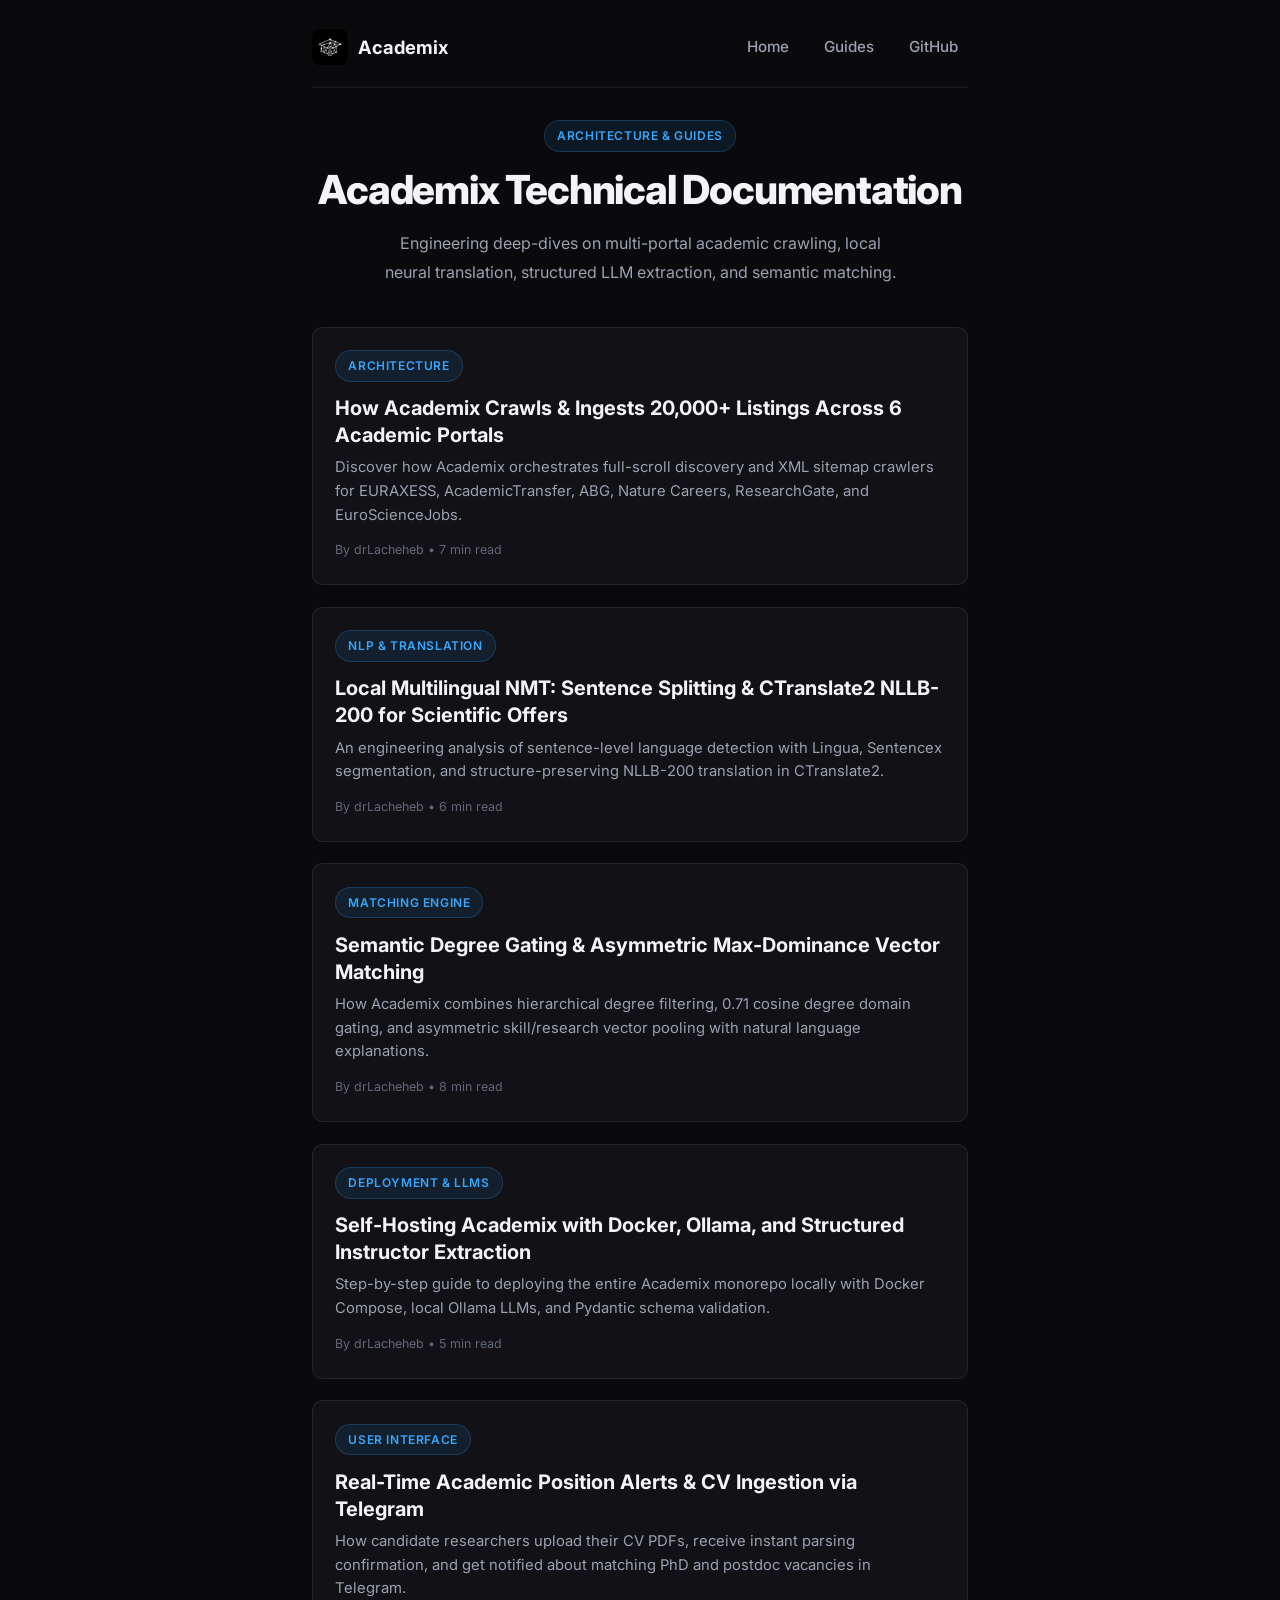
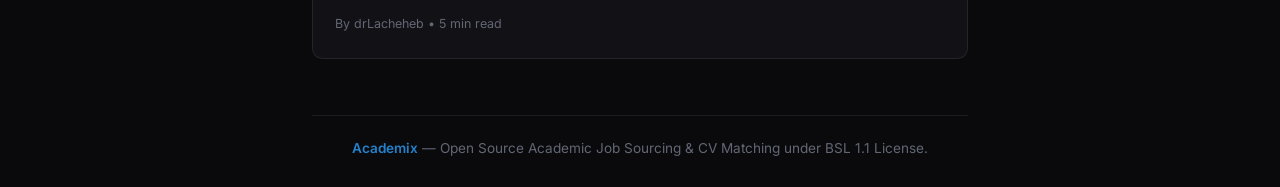
==== docs/blog/index.html @ fbb47c1a "docs: add complete Academix documentation site, technical guides, and new neural-mortarboard logo" ====
<!DOCTYPE html>
<html lang="en" prefix="og: https://ogp.me/ns#">

<head>
  <meta charset="UTF-8">
  <meta name="viewport" content="width=device-width, initial-scale=1.0">

  <!-- Primary Meta Tags -->
  <title>Architecture & Technical Guides — Academix Documentation</title>
  <meta name="title" content="Architecture & Technical Guides — Academix Documentation">
  <meta name="description"
    content="In-depth tutorials and architectural deep dives on academic job scraping, local NLLB-200 translation, Ollama refinement, and semantic CV matching algorithms.">
  <meta name="keywords"
    content="academic job scraping, nllb 200 translation tutorial, cv matching algorithm, degree gating, ollama instructor extraction, academix documentation">
  <meta name="author" content="drLacheheb">
  <meta name="robots" content="index, follow, max-image-preview:large, max-snippet:-1, max-video-preview:-1">
  <link rel="canonical" href="https://drLacheheb.github.io/academix/blog/">

  <!-- Favicons -->
  <link rel="icon" type="image/png" href="../assets/logo.png">
  <link rel="apple-touch-icon" href="../assets/logo.png">

  <!-- Open Graph -->
  <meta property="og:type" content="website">
  <meta property="og:url" content="https://drLacheheb.github.io/academix/blog/">
  <meta property="og:title" content="Architecture & Technical Guides — Academix Documentation">
  <meta property="og:description"
    content="Technical guides on academic scraping, local neural translation, and semantic vector matching architectures.">
  <meta property="og:image" content="https://drLacheheb.github.io/academix/assets/logo.png">
  <meta property="og:site_name" content="Academix">

  <!-- Twitter Card -->
  <meta name="twitter:card" content="summary_large_image">
  <meta name="twitter:url" content="https://drLacheheb.github.io/academix/blog/">
  <meta name="twitter:title" content="Academix Technical Guides">
  <meta name="twitter:description"
    content="In-depth tutorials on academic job sourcing, local NLLB-200 translation, and semantic CV matching.">
  <meta name="twitter:image" content="https://drLacheheb.github.io/academix/assets/logo.png">

  <!-- Schema.org JSON-LD Structured Data -->
  <script type="application/ld+json">
  {
    "@context": "https://schema.org",
    "@type": "CollectionPage",
    "@id": "https://drLacheheb.github.io/academix/blog/#hub",
    "name": "Academix Technical Guides & Architecture Documentation",
    "description": "Comprehensive engineering documentation on multi-portal academic scraping, local translation, and candidate matching.",
    "url": "https://drLacheheb.github.io/academix/blog/",
    "publisher": {
      "@type": "Organization",
      "name": "Academix",
      "logo": {
        "@type": "ImageObject",
        "url": "https://drLacheheb.github.io/academix/assets/logo.png"
      }
    }
  }
  </script>

  <!-- Typography & Styles -->
  <link rel="preconnect" href="https://fonts.googleapis.com">
  <link rel="preconnect" href="https://fonts.gstatic.com" crossorigin>
  <link
    href="https://fonts.googleapis.com/css2?family=Inter:wght@400;500;600;700;800&family=JetBrains+Mono:wght@400;500;600&display=swap"
    rel="stylesheet">
  <link rel="stylesheet" href="style.css">
</head>

<body>

  <div class="blog-wrapper">
    <nav class="blog-nav">
      <a href="../" class="nav-brand">
        <img src="../assets/logo.png" alt="Academix Logo" class="nav-logo" width="32" height="32">
        <span>Academix</span>
      </a>
      <div class="nav-links">
        <a href="../" class="nav-link">Home</a>
        <a href="./" class="nav-link">Guides</a>
        <a href="https://github.com/drLacheheb/academix" class="nav-link" target="_blank" rel="noopener">GitHub</a>
      </div>
    </nav>

    <main>
      <header class="article-header" style="text-align: center;">
        <span class="badge">Architecture & Guides</span>
        <h1 class="article-title">Academix Technical Documentation</h1>
        <p style="color: var(--text-secondary); max-width: 32rem; margin: 0 auto;">
          Engineering deep-dives on multi-portal academic crawling, local neural translation, structured LLM extraction, and semantic matching.
        </p>
      </header>

      <div class="posts-grid">
        <a href="academic-job-sourcing/" class="post-card">
          <span class="badge">Architecture</span>
          <h2 class="post-card-title">How Academix Crawls & Ingests 20,000+ Listings Across 6 Academic Portals</h2>
          <p class="post-card-desc">
            Discover how Academix orchestrates full-scroll discovery and XML sitemap crawlers for EURAXESS, AcademicTransfer, ABG, Nature Careers, ResearchGate, and EuroScienceJobs.
          </p>
          <div class="post-card-meta">By drLacheheb • 7 min read</div>
        </a>

        <a href="multilingual-translation-pipeline/" class="post-card">
          <span class="badge">NLP & Translation</span>
          <h2 class="post-card-title">Local Multilingual NMT: Sentence Splitting & CTranslate2 NLLB-200 for Scientific Offers</h2>
          <p class="post-card-desc">
            An engineering analysis of sentence-level language detection with Lingua, Sentencex segmentation, and structure-preserving NLLB-200 translation in CTranslate2.
          </p>
          <div class="post-card-meta">By drLacheheb • 6 min read</div>
        </a>

        <a href="matching-algorithm-degree-gating/" class="post-card">
          <span class="badge">Matching Engine</span>
          <h2 class="post-card-title">Semantic Degree Gating & Asymmetric Max-Dominance Vector Matching</h2>
          <p class="post-card-desc">
            How Academix combines hierarchical degree filtering, 0.71 cosine degree domain gating, and asymmetric skill/research vector pooling with natural language explanations.
          </p>
          <div class="post-card-meta">By drLacheheb • 8 min read</div>
        </a>

        <a href="self-hosted-ollama-refinement/" class="post-card">
          <span class="badge">Deployment & LLMs</span>
          <h2 class="post-card-title">Self-Hosting Academix with Docker, Ollama, and Structured Instructor Extraction</h2>
          <p class="post-card-desc">
            Step-by-step guide to deploying the entire Academix monorepo locally with Docker Compose, local Ollama LLMs, and Pydantic schema validation.
          </p>
          <div class="post-card-meta">By drLacheheb • 5 min read</div>
        </a>

        <a href="telegram-bot-academic-alerts/" class="post-card">
          <span class="badge">User Interface</span>
          <h2 class="post-card-title">Real-Time Academic Position Alerts & CV Ingestion via Telegram</h2>
          <p class="post-card-desc">
            How candidate researchers upload their CV PDFs, receive instant parsing confirmation, and get notified about matching PhD and postdoc vacancies in Telegram.
          </p>
          <div class="post-card-meta">By drLacheheb • 5 min read</div>
        </a>
      </div>
    </main>

    <footer>
      <p><a href="../">Academix</a> — Open Source Academic Job Sourcing & CV Matching under BSL 1.1 License.</p>
    </footer>
  </div>

</body>

</html>
---- docs/blog/style.css ----
:root {
  --bg-primary: #0a0a0c;
  --bg-card: #121216;
  --border-color: rgba(255, 255, 255, 0.08);
  --border-hover: rgba(255, 255, 255, 0.22);
  --text-primary: #f4f4f6;
  --text-secondary: #9ba1b0;
  --text-muted: #626775;
  --tg-blue: #2481cc;
  --tg-blue-hover: #1c68a6;
  --tg-blue-light: #38a5f8;
  --font-main: "Inter", -apple-system, BlinkMacSystemFont, "Segoe UI", Roboto, sans-serif;
  --font-code: "JetBrains Mono", monospace;
}

*,
*::before,
*::after {
  box-sizing: border-box;
  margin: 0;
  padding: 0;
}

html {
  font-size: 100%;
  -webkit-text-size-adjust: 100%;
  scroll-behavior: smooth;
}

body {
  background-color: var(--bg-primary);
  color: var(--text-primary);
  font-family: var(--font-main);
  line-height: 1.8;
  -webkit-font-smoothing: antialiased;
  min-height: 100dvh;
  min-height: 100vh;
  display: flex;
  flex-direction: column;
  align-items: center;
  overflow-x: hidden;
  width: 100%;
}

.blog-wrapper {
  max-width: min(94vw, 44rem);
  width: 100%;
  padding: clamp(1rem, 3dvh, 2.5rem) clamp(0.75rem, 3.5vw, 1.5rem);
  margin: 0 auto;
}

/* Navigation Header */
.blog-nav {
  display: flex;
  justify-content: space-between;
  align-items: center;
  padding-bottom: clamp(0.75rem, 2.5vw, 1.25rem);
  margin-bottom: clamp(1.25rem, 3vw, 2rem);
  border-bottom: 1px solid var(--border-color);
  width: 100%;
  gap: 0.5rem;
}

.nav-brand {
  display: flex;
  align-items: center;
  gap: 0.6rem;
  color: var(--text-primary);
  text-decoration: none;
  font-weight: 700;
  font-size: clamp(1rem, 3.5vw, 1.15rem);
}

.nav-logo {
  width: clamp(1.75rem, 5vw, 2.25rem);
  height: clamp(1.75rem, 5vw, 2.25rem);
  border-radius: 0.5rem;
  object-fit: contain;
}

.nav-links {
  display: flex;
  gap: clamp(0.5rem, 2vw, 1rem);
  align-items: center;
}

.nav-link {
  color: var(--text-secondary);
  text-decoration: none;
  font-size: clamp(0.85rem, 2.5vw, 0.95rem);
  font-weight: 500;
  padding: 0.4rem 0.6rem;
  border-radius: 0.375rem;
  transition: color 0.2s ease, background-color 0.2s ease;
  min-height: 2.5rem;
  display: inline-flex;
  align-items: center;
}

.nav-link:hover {
  color: var(--text-primary);
  background-color: rgba(255, 255, 255, 0.06);
}

/* Breadcrumb / Back Link */
.back-link {
  display: inline-flex;
  align-items: center;
  gap: 0.35rem;
  color: var(--text-secondary);
  text-decoration: none !important;
  font-size: 0.85rem;
  font-weight: 500;
  margin-bottom: 1.25rem;
  transition: color 0.2s ease, border-color 0.2s ease;
  padding: 0.35rem 0.65rem;
  background-color: var(--bg-card);
  border: 1px solid var(--border-color);
  border-radius: 0.375rem;
}

.back-link:hover {
  color: var(--text-primary);
  border-color: var(--border-hover);
}

/* Article Header */
.article-header {
  margin-bottom: clamp(1.5rem, 4vw, 2.5rem);
}

.badge {
  display: inline-block;
  padding: 0.25rem 0.75rem;
  background-color: rgba(36, 129, 204, 0.12);
  color: var(--tg-blue-light);
  border: 1px solid rgba(36, 129, 204, 0.3);
  border-radius: 9999px;
  font-size: 0.75rem;
  font-weight: 600;
  text-transform: uppercase;
  letter-spacing: 0.05em;
  margin-bottom: 0.85rem;
}

.article-title {
  font-size: clamp(1.6rem, 5.8vw, 2.5rem);
  font-weight: 800;
  letter-spacing: -0.03em;
  line-height: 1.25;
  margin-bottom: 0.85rem;
  text-wrap: balance;
  word-break: break-word;
}

.article-meta {
  display: flex;
  gap: clamp(0.5rem, 2vw, 1rem);
  color: var(--text-muted);
  font-size: clamp(0.78rem, 2vw, 0.85rem);
  flex-wrap: wrap;
  align-items: center;
}

/* Article Content Typography */
.article-content h2 {
  font-size: clamp(1.25rem, 4vw, 1.7rem);
  font-weight: 700;
  margin-top: clamp(1.75rem, 4.5vw, 2.5rem);
  margin-bottom: 0.85rem;
  letter-spacing: -0.02em;
  color: var(--text-primary);
  border-bottom: 1px solid var(--border-color);
  padding-bottom: 0.35rem;
  line-height: 1.35;
  word-break: break-word;
}

.article-content h3 {
  font-size: clamp(1.05rem, 3vw, 1.3rem);
  font-weight: 600;
  margin-top: 1.5rem;
  margin-bottom: 0.6rem;
  color: var(--text-primary);
  line-height: 1.4;
}

.article-content p {
  color: var(--text-secondary);
  font-size: clamp(0.95rem, 2.5vw, 1.05rem);
  margin-bottom: 1.25rem;
  line-height: 1.8;
  word-break: break-word;
}

.article-content ul,
.article-content ol {
  margin: 0 0 1.35rem 1.15rem;
  color: var(--text-secondary);
  padding-left: 0.25rem;
}

.article-content li {
  margin-bottom: 0.5rem;
  line-height: 1.7;
  font-size: clamp(0.925rem, 2.3vw, 1.025rem);
}

.article-content strong {
  color: var(--text-primary);
  font-weight: 600;
}

/* Specific text link styles (NEVER apply to .btn or .back-link) */
.article-content a:not(.btn):not(.back-link):not(.nav-brand):not(.nav-link):not(.post-card) {
  color: var(--tg-blue-light);
  text-decoration: underline;
  text-underline-offset: 3px;
  word-break: break-word;
  transition: color 0.2s ease;
}

.article-content a:not(.btn):not(.back-link):not(.nav-brand):not(.nav-link):not(.post-card):hover {
  color: #60b6f9;
}

/* Callout Box */
.callout {
  background-color: var(--bg-card);
  border: 1px solid var(--border-color);
  border-left: 4px solid var(--tg-blue);
  border-radius: 0.5rem;
  padding: clamp(0.9rem, 3vw, 1.35rem);
  margin: 1.5rem 0;
  word-break: break-word;
  font-size: clamp(0.9rem, 2.3vw, 0.975rem);
}

.callout-title {
  font-weight: 700;
  color: var(--text-primary);
  margin-bottom: 0.35rem;
  font-size: clamp(0.95rem, 2.5vw, 1.05rem);
}

/* Code Blocks */
pre {
  background-color: var(--bg-card);
  border: 1px solid var(--border-color);
  border-radius: 0.5rem;
  padding: clamp(0.75rem, 2.5vw, 1.15rem);
  overflow-x: auto;
  -webkit-overflow-scrolling: touch;
  margin: 1.35rem 0;
  max-width: 100%;
}

code {
  font-family: var(--font-code);
  font-size: 0.88em;
  color: #e2e8f0;
}

pre code {
  word-break: normal;
  white-space: pre;
  display: block;
}

:not(pre) > code {
  background-color: rgba(255, 255, 255, 0.08);
  padding: 0.15rem 0.35rem;
  border-radius: 0.25rem;
  word-break: break-word;
}

/* Comparison Table with Mobile Scroll Indicator */
.table-wrapper {
  position: relative;
  margin: 1.5rem 0;
}

.table-hint {
  display: none;
  font-size: 0.75rem;
  color: var(--text-muted);
  text-align: right;
  margin-bottom: 0.35rem;
}

.table-responsive {
  width: 100%;
  overflow-x: auto;
  -webkit-overflow-scrolling: touch;
  border-radius: 0.5rem;
  border: 1px solid var(--border-color);
}

table {
  width: 100%;
  border-collapse: collapse;
  text-align: left;
  font-size: clamp(0.8rem, 2.2vw, 0.9rem);
  min-width: 28rem;
}

th, td {
  padding: clamp(0.6rem, 2vw, 0.8rem) clamp(0.65rem, 2.2vw, 0.95rem);
  border-bottom: 1px solid var(--border-color);
  line-height: 1.5;
}

th {
  background-color: #16161c;
  color: var(--text-primary);
  font-weight: 600;
  white-space: nowrap;
}

td {
  background-color: var(--bg-card);
  color: var(--text-secondary);
}

/* FAQ Box */
.faq-box {
  background-color: var(--bg-card);
  border: 1px solid var(--border-color);
  border-radius: 0.5rem;
  padding: clamp(0.9rem, 3vw, 1.35rem);
  margin-bottom: 0.85rem;
}

.faq-q {
  font-weight: 700;
  color: var(--text-primary);
  margin-bottom: 0.4rem;
  font-size: clamp(0.925rem, 2.4vw, 1.05rem);
  line-height: 1.4;
}

.faq-a {
  color: var(--text-secondary);
  font-size: clamp(0.875rem, 2.3vw, 0.95rem);
  line-height: 1.7;
}

/* Article CTA Box */
.article-cta {
  background-color: var(--bg-card);
  border: 1px solid var(--border-color);
  border-radius: 1rem;
  padding: clamp(1.5rem, 5vw, 2.5rem);
  text-align: center;
  margin-top: clamp(2rem, 5vw, 3.25rem);
  width: 100%;
}

.article-cta h3 {
  font-size: clamp(1.25rem, 4vw, 1.75rem);
  font-weight: 800;
  letter-spacing: -0.02em;
  margin-bottom: 0.75rem;
  color: var(--text-primary);
}

.article-cta p {
  color: var(--text-secondary);
  max-width: 32rem;
  margin: 0 auto 1.5rem;
  font-size: clamp(0.9rem, 2.4vw, 1.05rem);
  line-height: 1.6;
}

.cta-buttons {
  display: flex;
  gap: clamp(0.75rem, 2.5vw, 1rem);
  justify-content: center;
  align-items: stretch;
  flex-wrap: wrap;
  width: 100%;
}

/* 100% Identical Buttons with Guaranteed White Font on Primary Button */
.btn {
  display: inline-flex !important;
  align-items: center !important;
  justify-content: center !important;
  gap: 0.625rem !important;
  padding: clamp(0.75rem, 2vw, 0.9rem) clamp(1.25rem, 3.5vw, 1.75rem) !important;
  border-radius: 0.625rem !important;
  font-size: clamp(0.875rem, 2vw, 0.95rem) !important;
  font-weight: 600 !important;
  text-decoration: none !important;
  transition: transform 0.2s ease, background-color 0.2s ease, border-color 0.2s ease !important;
  min-height: 3rem !important;
  cursor: pointer !important;
  flex: 1 1 auto !important;
  max-width: 100% !important;
}

.btn svg {
  width: clamp(1.125rem, 2.5vw, 1.25rem) !important;
  height: clamp(1.125rem, 2.5vw, 1.25rem) !important;
  flex-shrink: 0 !important;
}

.btn-primary,
a.btn-primary,
.article-content a.btn-primary,
.article-content .article-cta a.btn-primary {
  background-color: var(--tg-blue) !important;
  color: #ffffff !important;
  border: 1px solid transparent !important;
  text-decoration: none !important;
}

.btn-primary span,
a.btn-primary span,
.article-content a.btn-primary span {
  color: #ffffff !important;
}

.btn-primary:hover,
a.btn-primary:hover,
.article-content a.btn-primary:hover,
.article-content .article-cta a.btn-primary:hover {
  background-color: var(--tg-blue-hover) !important;
  color: #ffffff !important;
  transform: translateY(-0.125rem) !important;
}

.btn-secondary,
a.btn-secondary,
.article-content a.btn-secondary,
.article-content .article-cta a.btn-secondary {
  background-color: var(--bg-card) !important;
  color: var(--text-primary) !important;
  border: 1px solid var(--border-color) !important;
  text-decoration: none !important;
}

.btn-secondary span,
a.btn-secondary span,
.article-content a.btn-secondary span {
  color: var(--text-primary) !important;
}

.btn-secondary:hover,
a.btn-secondary:hover,
.article-content a.btn-secondary:hover,
.article-content .article-cta a.btn-secondary:hover {
  border-color: var(--border-hover) !important;
  background-color: #1a1a22 !important;
  color: var(--text-primary) !important;
  transform: translateY(-0.125rem) !important;
}

/* Blog Hub Index Cards */
.posts-grid {
  display: grid;
  gap: clamp(0.85rem, 2.5vw, 1.35rem);
  margin-top: 1.5rem;
  width: 100%;
}

.post-card {
  background-color: var(--bg-card);
  border: 1px solid var(--border-color);
  border-radius: 0.65rem;
  padding: clamp(1rem, 2.8vw, 1.4rem);
  text-decoration: none !important;
  color: inherit;
  transition: border-color 0.2s ease, transform 0.2s ease;
  display: block;
}

.post-card:hover {
  border-color: var(--border-hover);
  transform: translateY(-0.125rem);
}

.post-card-title {
  font-size: clamp(1.05rem, 2.8vw, 1.25rem);
  font-weight: 700;
  color: var(--text-primary);
  margin-bottom: 0.45rem;
  line-height: 1.35;
}

.post-card-desc {
  color: var(--text-secondary);
  font-size: clamp(0.85rem, 2.2vw, 0.925rem);
  margin-bottom: 0.75rem;
  line-height: 1.6;
}

.post-card-meta {
  color: var(--text-muted);
  font-size: 0.78rem;
}

/* Footer */
footer {
  margin-top: clamp(2rem, 5vw, 3.5rem);
  text-align: center;
  color: var(--text-muted);
  font-size: clamp(0.78rem, 2vw, 0.85rem);
  padding-top: 1.25rem;
  border-top: 1px solid var(--border-color);
  width: 100%;
}

footer a {
  color: var(--tg-blue);
  text-decoration: none;
  font-weight: 600;
  transition: color 0.2s ease, text-decoration 0.2s ease;
}

footer a:hover {
  color: var(--tg-blue-hover);
  text-decoration: underline;
}

/* Dedicated Mobile Breakpoint (< 580px) */
@media (max-width: 36.25em) {
  .blog-wrapper {
    padding-left: 0.75rem;
    padding-right: 0.75rem;
  }

  .table-hint {
    display: block;
  }

  .cta-buttons {
    flex-direction: column;
    width: 100%;
  }

  .btn {
    width: 100%;
  }

  .blog-nav {
    flex-direction: row;
    justify-content: space-between;
  }

  .nav-brand span {
    font-size: 1rem;
  }
}
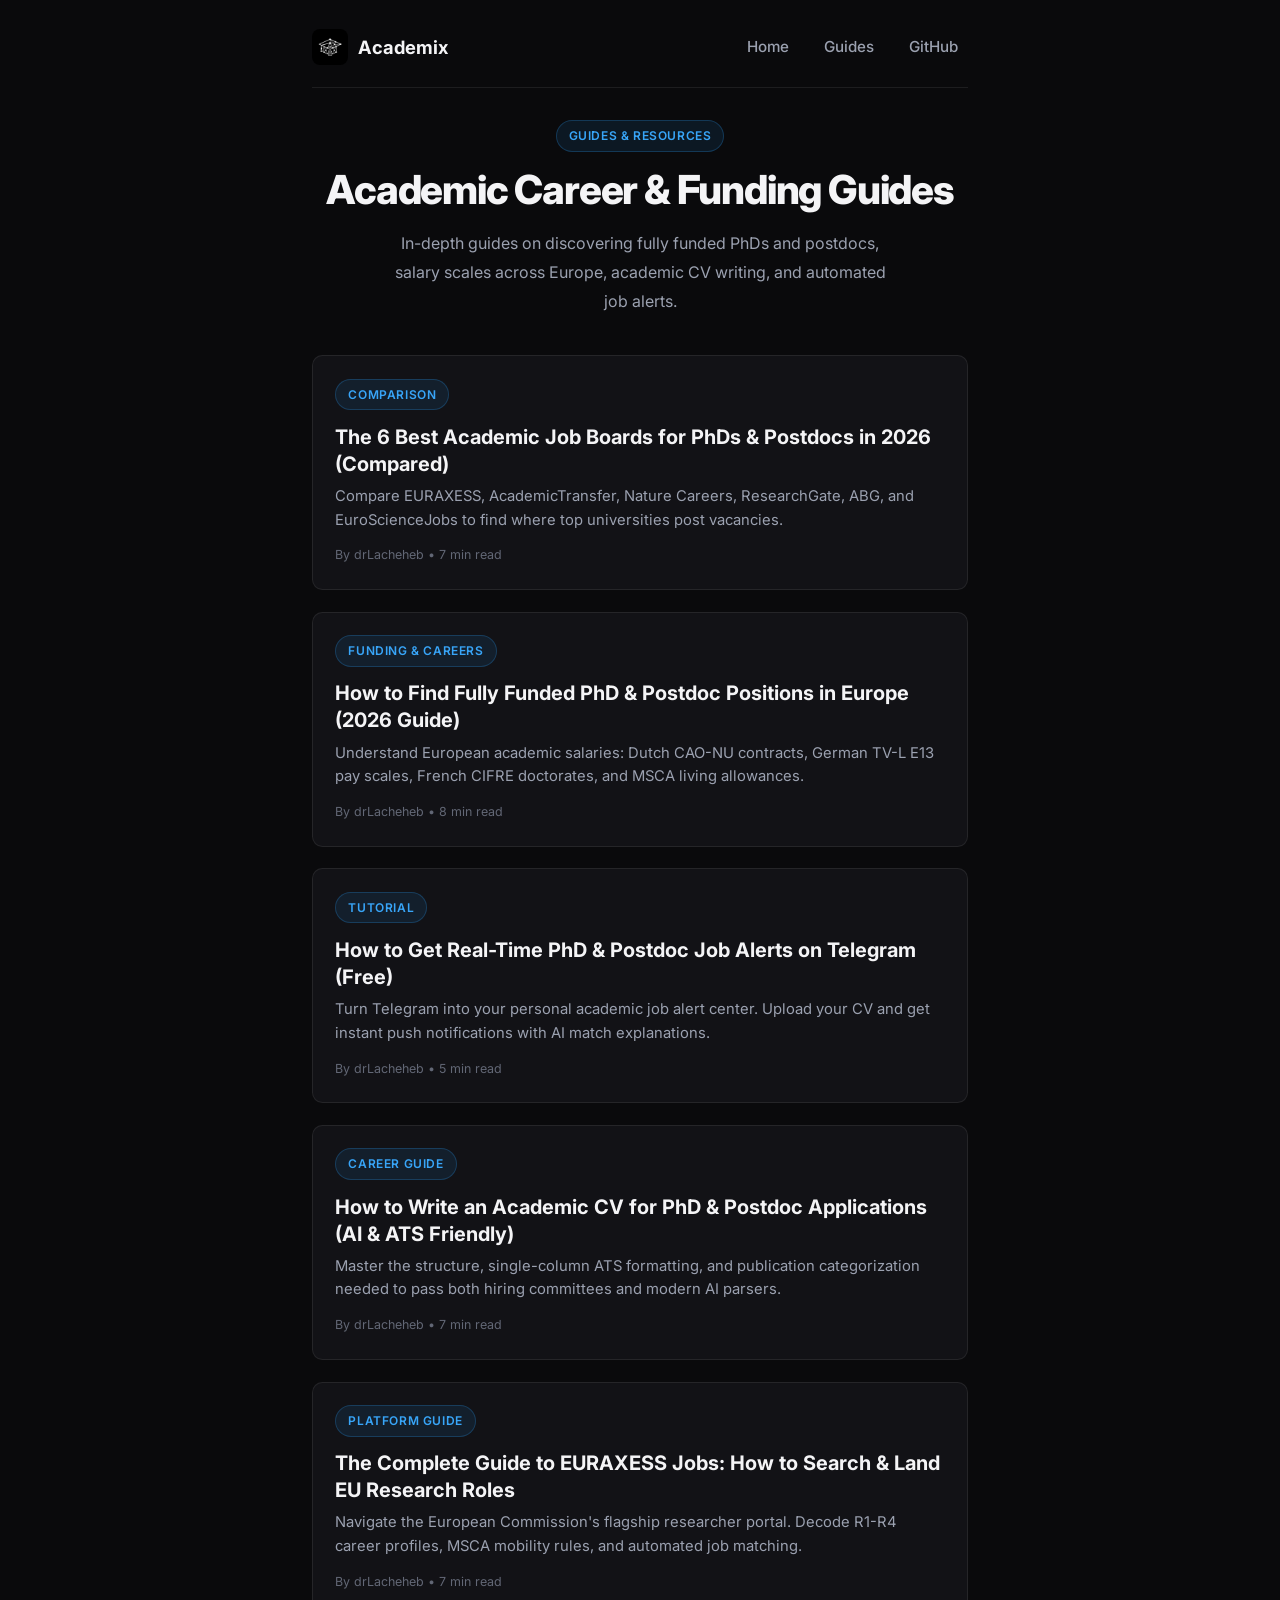
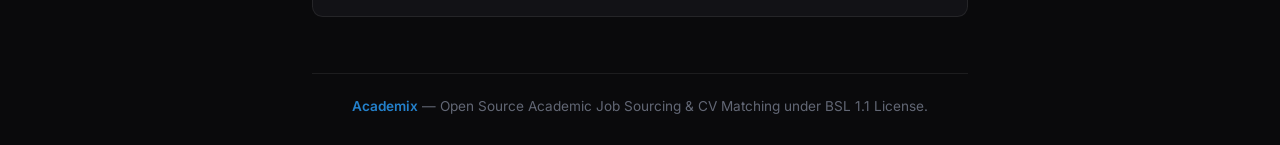
==== commit fb36c097: "docs(blog): replace developer notes with 5 research-backed SEO growth guides" ====
--- a/docs/blog/index.html
+++ b/docs/blog/index.html
@@ -6,12 +6,12 @@
   <meta name="viewport" content="width=device-width, initial-scale=1.0">
 
   <!-- Primary Meta Tags -->
-  <title>Architecture & Technical Guides — Academix Documentation</title>
-  <meta name="title" content="Architecture & Technical Guides — Academix Documentation">
+  <title>Academic Careers, Funding & Job Search Guides — Academix Blog</title>
+  <meta name="title" content="Academic Careers, Funding & Job Search Guides — Academix Blog">
   <meta name="description"
-    content="In-depth tutorials and architectural deep dives on academic job scraping, local NLLB-200 translation, Ollama refinement, and semantic CV matching algorithms.">
+    content="Authoritative guides on finding fully funded PhD & Postdoc positions in Europe, comparing academic job boards, academic CV writing, and getting real-time alerts.">
   <meta name="keywords"
-    content="academic job scraping, nllb 200 translation tutorial, cv matching algorithm, degree gating, ollama instructor extraction, academix documentation">
+    content="academic job boards guide, fully funded phd europe, euraxess jobs guide, academic cv format, postdoc salary europe, academix blog">
   <meta name="author" content="drLacheheb">
   <meta name="robots" content="index, follow, max-image-preview:large, max-snippet:-1, max-video-preview:-1">
   <link rel="canonical" href="https://drLacheheb.github.io/academix/blog/">
@@ -23,18 +23,18 @@
   <!-- Open Graph -->
   <meta property="og:type" content="website">
   <meta property="og:url" content="https://drLacheheb.github.io/academix/blog/">
-  <meta property="og:title" content="Architecture & Technical Guides — Academix Documentation">
+  <meta property="og:title" content="Academic Careers, Funding & Job Search Guides — Academix Blog">
   <meta property="og:description"
-    content="Technical guides on academic scraping, local neural translation, and semantic vector matching architectures.">
+    content="Authoritative guides on finding funded PhD & Postdoc positions in Europe, comparing academic job boards, and CV preparation.">
   <meta property="og:image" content="https://drLacheheb.github.io/academix/assets/logo.png">
   <meta property="og:site_name" content="Academix">
 
   <!-- Twitter Card -->
   <meta name="twitter:card" content="summary_large_image">
   <meta name="twitter:url" content="https://drLacheheb.github.io/academix/blog/">
-  <meta name="twitter:title" content="Academix Technical Guides">
+  <meta name="twitter:title" content="Academic Careers & Job Search Guides — Academix">
   <meta name="twitter:description"
-    content="In-depth tutorials on academic job sourcing, local NLLB-200 translation, and semantic CV matching.">
+    content="Authoritative guides on finding funded PhD & Postdoc positions in Europe, comparing academic job boards, and CV preparation.">
   <meta name="twitter:image" content="https://drLacheheb.github.io/academix/assets/logo.png">
 
   <!-- Schema.org JSON-LD Structured Data -->
@@ -43,8 +43,8 @@
     "@context": "https://schema.org",
     "@type": "CollectionPage",
     "@id": "https://drLacheheb.github.io/academix/blog/#hub",
-    "name": "Academix Technical Guides & Architecture Documentation",
-    "description": "Comprehensive engineering documentation on multi-portal academic scraping, local translation, and candidate matching.",
+    "name": "Academix Guides & Blog",
+    "description": "Comprehensive resources for researchers seeking fully funded PhD and Postdoc positions across Europe and globally.",
     "url": "https://drLacheheb.github.io/academix/blog/",
     "publisher": {
       "@type": "Organization",
@@ -83,57 +83,57 @@
 
     <main>
       <header class="article-header" style="text-align: center;">
-        <span class="badge">Architecture & Guides</span>
-        <h1 class="article-title">Academix Technical Documentation</h1>
+        <span class="badge">Guides & Resources</span>
+        <h1 class="article-title">Academic Career & Funding Guides</h1>
         <p style="color: var(--text-secondary); max-width: 32rem; margin: 0 auto;">
-          Engineering deep-dives on multi-portal academic crawling, local neural translation, structured LLM extraction, and semantic matching.
+          In-depth guides on discovering fully funded PhDs and postdocs, salary scales across Europe, academic CV writing, and automated job alerts.
         </p>
       </header>
 
       <div class="posts-grid">
-        <a href="academic-job-sourcing/" class="post-card">
-          <span class="badge">Architecture</span>
-          <h2 class="post-card-title">How Academix Crawls & Ingests 20,000+ Listings Across 6 Academic Portals</h2>
+        <a href="best-academic-job-boards/" class="post-card">
+          <span class="badge">Comparison</span>
+          <h2 class="post-card-title">The 6 Best Academic Job Boards for PhDs & Postdocs in 2026 (Compared)</h2>
           <p class="post-card-desc">
-            Discover how Academix orchestrates full-scroll discovery and XML sitemap crawlers for EURAXESS, AcademicTransfer, ABG, Nature Careers, ResearchGate, and EuroScienceJobs.
+            Compare EURAXESS, AcademicTransfer, Nature Careers, ResearchGate, ABG, and EuroScienceJobs to find where top universities post vacancies.
           </p>
           <div class="post-card-meta">By drLacheheb • 7 min read</div>
         </a>
 
-        <a href="multilingual-translation-pipeline/" class="post-card">
-          <span class="badge">NLP & Translation</span>
-          <h2 class="post-card-title">Local Multilingual NMT: Sentence Splitting & CTranslate2 NLLB-200 for Scientific Offers</h2>
+        <a href="find-fully-funded-phd-europe/" class="post-card">
+          <span class="badge">Funding & Careers</span>
+          <h2 class="post-card-title">How to Find Fully Funded PhD & Postdoc Positions in Europe (2026 Guide)</h2>
           <p class="post-card-desc">
-            An engineering analysis of sentence-level language detection with Lingua, Sentencex segmentation, and structure-preserving NLLB-200 translation in CTranslate2.
-          </p>
-          <div class="post-card-meta">By drLacheheb • 6 min read</div>
-        </a>
-
-        <a href="matching-algorithm-degree-gating/" class="post-card">
-          <span class="badge">Matching Engine</span>
-          <h2 class="post-card-title">Semantic Degree Gating & Asymmetric Max-Dominance Vector Matching</h2>
-          <p class="post-card-desc">
-            How Academix combines hierarchical degree filtering, 0.71 cosine degree domain gating, and asymmetric skill/research vector pooling with natural language explanations.
+            Understand European academic salaries: Dutch CAO-NU contracts, German TV-L E13 pay scales, French CIFRE doctorates, and MSCA living allowances.
           </p>
           <div class="post-card-meta">By drLacheheb • 8 min read</div>
         </a>
 
-        <a href="self-hosted-ollama-refinement/" class="post-card">
-          <span class="badge">Deployment & LLMs</span>
-          <h2 class="post-card-title">Self-Hosting Academix with Docker, Ollama, and Structured Instructor Extraction</h2>
+        <a href="telegram-phd-postdoc-alerts/" class="post-card">
+          <span class="badge">Tutorial</span>
+          <h2 class="post-card-title">How to Get Real-Time PhD & Postdoc Job Alerts on Telegram (Free)</h2>
           <p class="post-card-desc">
-            Step-by-step guide to deploying the entire Academix monorepo locally with Docker Compose, local Ollama LLMs, and Pydantic schema validation.
+            Turn Telegram into your personal academic job alert center. Upload your CV and get instant push notifications with AI match explanations.
           </p>
           <div class="post-card-meta">By drLacheheb • 5 min read</div>
         </a>
 
-        <a href="telegram-bot-academic-alerts/" class="post-card">
-          <span class="badge">User Interface</span>
-          <h2 class="post-card-title">Real-Time Academic Position Alerts & CV Ingestion via Telegram</h2>
+        <a href="academic-cv-for-phd-postdoc/" class="post-card">
+          <span class="badge">Career Guide</span>
+          <h2 class="post-card-title">How to Write an Academic CV for PhD & Postdoc Applications (AI & ATS Friendly)</h2>
           <p class="post-card-desc">
-            How candidate researchers upload their CV PDFs, receive instant parsing confirmation, and get notified about matching PhD and postdoc vacancies in Telegram.
+            Master the structure, single-column ATS formatting, and publication categorization needed to pass both hiring committees and modern AI parsers.
           </p>
-          <div class="post-card-meta">By drLacheheb • 5 min read</div>
+          <div class="post-card-meta">By drLacheheb • 7 min read</div>
+        </a>
+
+        <a href="euraxess-jobs-guide/" class="post-card">
+          <span class="badge">Platform Guide</span>
+          <h2 class="post-card-title">The Complete Guide to EURAXESS Jobs: How to Search & Land EU Research Roles</h2>
+          <p class="post-card-desc">
+            Navigate the European Commission's flagship researcher portal. Decode R1-R4 career profiles, MSCA mobility rules, and automated job matching.
+          </p>
+          <div class="post-card-meta">By drLacheheb • 7 min read</div>
         </a>
       </div>
     </main>
